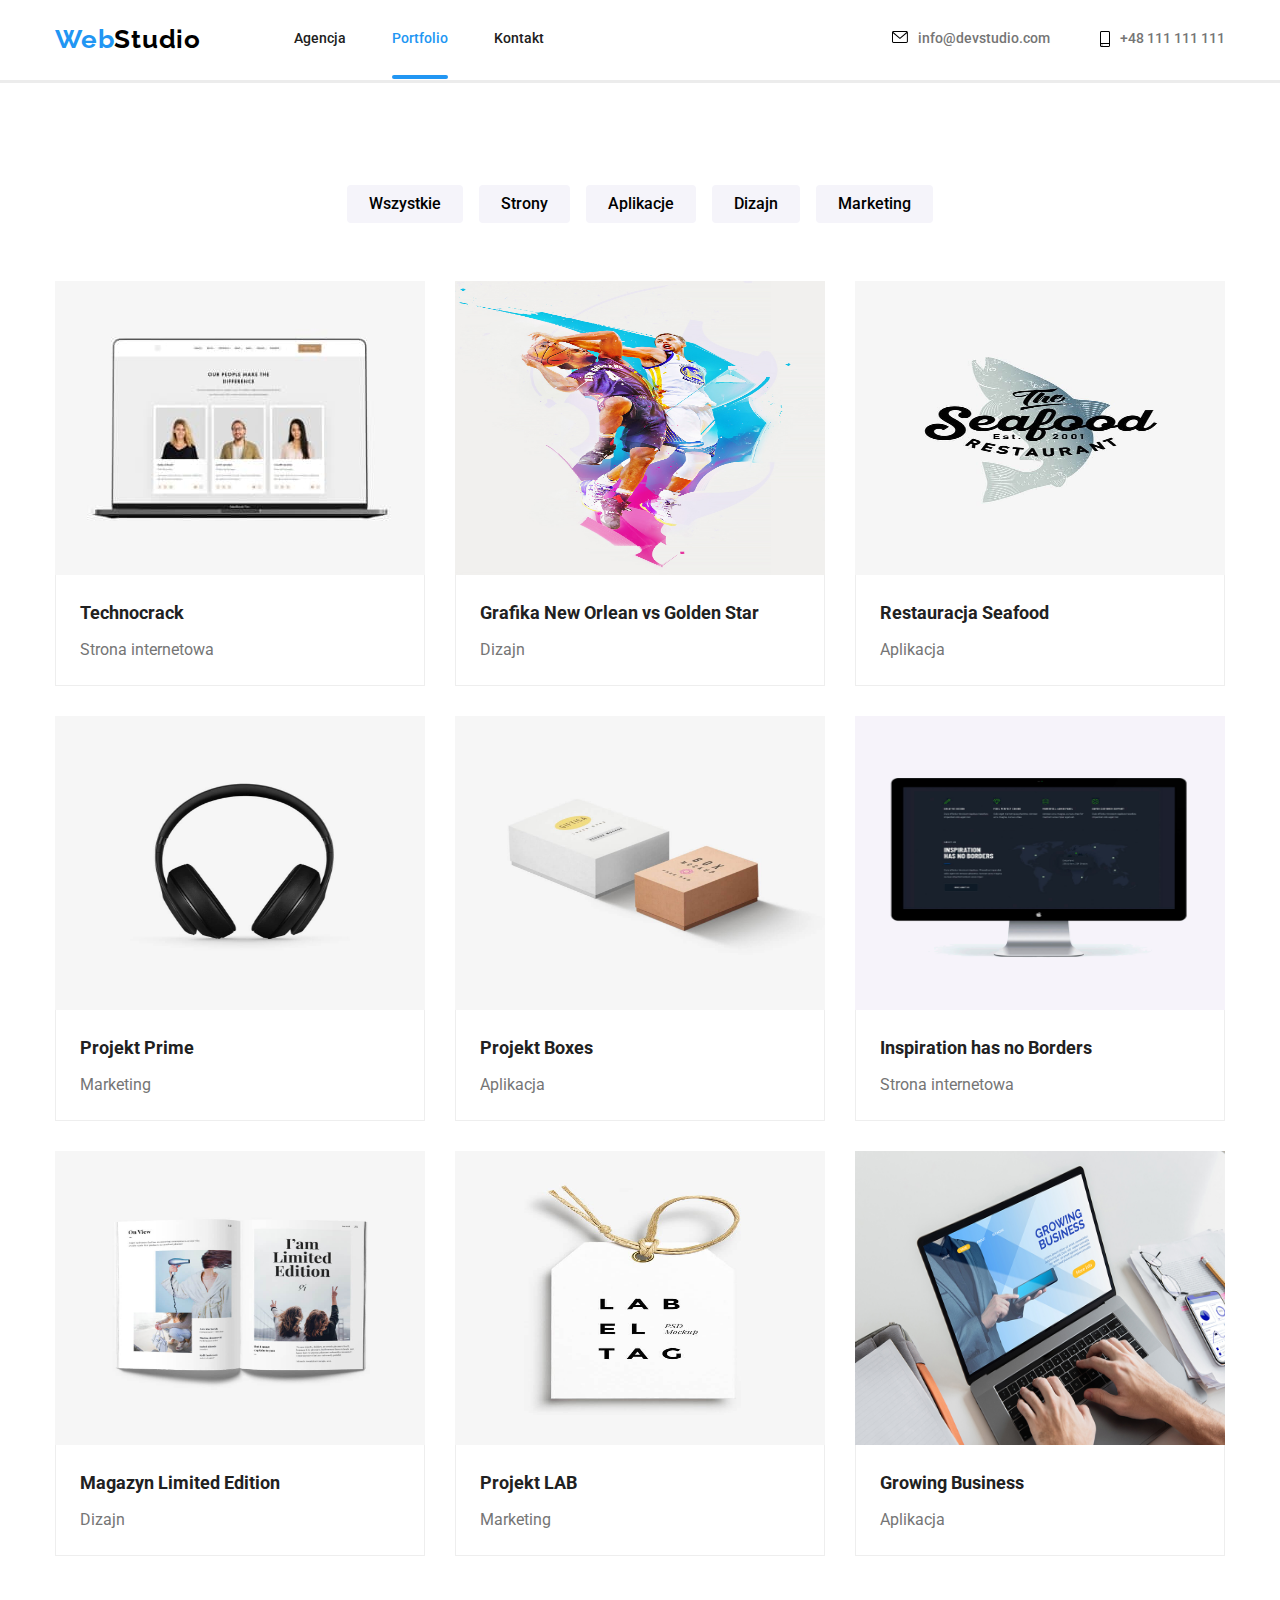
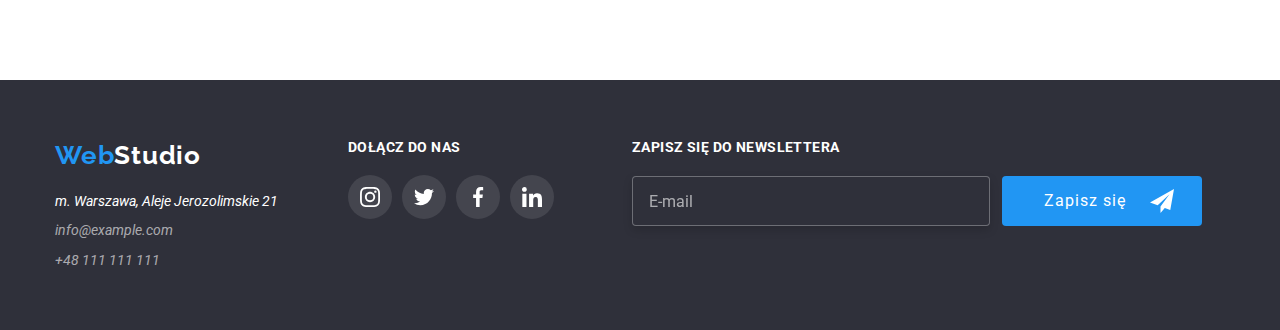
==== portfolio.html @ c911f128 "v0.1" ====
<!DOCTYPE html>
<html lang="pl">
    <head>
        <!--metadane-->
        <meta charset="UTF-8" />
        <meta http-equiv="X-UA-Compatible" content="IE=edge" />
        <meta name="viewport" content="width=device-width, initial-scale=1.0" />
        <title>Portfolio</title>

        <!--Google fonts START-->
        <link rel="preconnect" href="https://fonts.googleapis.com" />
        <link rel="preconnect" href="https://fonts.gstatic.com" crossorigin />
        <link
            href="https://fonts.googleapis.com/css2?family=Raleway:wght@700&family=Roboto:wght@400;500;700;900&display=swap"
            rel="stylesheet"
        />

        <!--google fonts END-->
        <link href="./css/modern-normalize.css" rel="stylesheet" />
        <link href="./css/styles.css" rel="stylesheet" />
    </head>
    <body>
        <header class="header">
            <div class="container flexbox flexbox-header">
                <!--menu-->
                <div class="flexbox flexbox-header">
                    <p class="logo logo-header">
                        <span class="logo-blue">Web</span>Studio
                    </p>
                    <nav>
                        <!--Menu nav-->
                        <ul
                            class="nav-menu-header list-no-marker flexbox flexbox-header"
                        >
                            <li>
                                <a class="active" href="index.html">Agencja</a>
                            </li>
                            <li>
                                <a
                                    class="active current-page"
                                    href="portfolio.html"
                                    >Portfolio</a
                                >
                            </li>
                            <li><a class="active" href="">Kontakt</a></li>
                        </ul>
                    </nav>
                </div>
                <div class="flexbox flexbox-header flexbox-header-contact">
                    <div>
                        <a
                            class="contact active flexbox flexbox-contact"
                            href="mailto:info@devstudio.com"
                            ><svg width="16" height="12">
                                <use
                                    href="./images/icons.svg#icon-envelope"
                                ></use>
                            </svg>
                            info@devstudio.com</a
                        >
                    </div>
                    <div>
                        <a
                            class="contact active flexbox flexbox-contact"
                            href="tel:+48111111111"
                            ><svg width="10" height="16">
                                <use
                                    href="./images/icons.svg#icon-smartphone"
                                ></use>
                            </svg>
                            +48 111 111 111</a
                        >
                    </div>
                </div>
            </div>
        </header>
        <main>
            <section class="section">
                <div class="container flexbox portfolio">
                    <nav class="nav-portfolio-box">
                        <ul class="list-no-marker nav-portfolio">
                            <li>
                                <button
                                    type="button"
                                    class="button button-portfolio button-portfolio-first"
                                >
                                    Wszystkie
                                </button>
                            </li>
                            <li>
                                <button
                                    type="button"
                                    class="button button-portfolio"
                                >
                                    Strony
                                </button>
                            </li>
                            <li>
                                <button
                                    type="button"
                                    class="button button-portfolio"
                                >
                                    Aplikacje
                                </button>
                            </li>
                            <li>
                                <button
                                    type="button"
                                    class="button button-portfolio"
                                >
                                    Dizajn
                                </button>
                            </li>
                            <li>
                                <button
                                    type="button"
                                    class="button button-portfolio button-portfolio-last"
                                >
                                    Marketing
                                </button>
                            </li>
                        </ul>
                    </nav>
                    <!--karty "asziwmentów"-->

                    <!--karta1-->
                    <div class="portfolio-projects flexbox">
                        <figure class="portfolio-projects-items">
                            <div class="img-overaly">
                                <img
                                    src="./images/portfolio1-technocrack.jpg"
                                    alt="Technocrack"
                                    height="294"
                                    width="370"
                                />
                                <div class="overlay flexbox">
                                    <p class="overlay-items">
                                        Technocrack jest popularną platformą
                                        wykorzystywaną do rozpowszechniania
                                        koronawirusa. Firmy wykorzystują tę
                                        platformę do celów szpiegowskich i
                                        ataków na niezabezpieczone serwery
                                        konkurencji
                                    </p>
                                </div>
                            </div>
                            <figcaption class="card-portfolio-description">
                                <h3 class="card-portfolio-header">
                                    Technocrack
                                </h3>
                                <p class="card-content card-portfolio-content">
                                    Strona internetowa
                                </p>
                            </figcaption>
                        </figure>

                        <!--karta2-->
                        <figure class="portfolio-projects-items">
                            <div class="img-overaly">
                                <img
                                    src="./images/portfolio2-grafika-new-orlean-vs-golden-star.jpg"
                                    alt="Grafika new orlean vs golden star"
                                    height="294"
                                    width="370"
                                />
                                <div class="overlay flexbox">
                                    <p class="overlay-items">
                                        Technocrack jest popularną platformą
                                        wykorzystywaną do rozpowszechniania
                                        koronawirusa. Firmy wykorzystują tę
                                        platformę do celów szpiegowskich i
                                        ataków na niezabezpieczone serwery
                                        konkurencji
                                    </p>
                                </div>
                            </div>
                            <figcaption class="card-portfolio-description">
                                <h3 class="card-portfolio-header">
                                    Grafika New Orlean vs Golden Star
                                </h3>
                                <p class="card-content card-portfolio-content">
                                    Dizajn
                                </p>
                            </figcaption>
                        </figure>

                        <!--karta3-->
                        <figure class="portfolio-projects-items">
                            <div class="img-overaly">
                                <img
                                    src="./images/portfolio3-restauracja-seafood.jpg"
                                    alt="Restauracja seafood"
                                    height="294"
                                    width="370"
                                />
                                <div class="overlay flexbox">
                                    <p class="overlay-items">
                                        Technocrack jest popularną platformą
                                        wykorzystywaną do rozpowszechniania
                                        koronawirusa. Firmy wykorzystują tę
                                        platformę do celów szpiegowskich i
                                        ataków na niezabezpieczone serwery
                                        konkurencji
                                    </p>
                                </div>
                            </div>
                            <figcaption class="card-portfolio-description">
                                <h3 class="card-portfolio-header">
                                    Restauracja Seafood
                                </h3>
                                <p class="card-content card-portfolio-content">
                                    Aplikacja
                                </p>
                            </figcaption>
                        </figure>

                        <!--karta4-->
                        <figure class="portfolio-projects-items">
                            <div class="img-overaly">
                                <img
                                    src="./images/portfolio4-projekt-prime.jpg"
                                    alt="Projekt prime"
                                    height="294"
                                    width="370"
                                />
                                <div class="overlay flexbox">
                                    <p class="overlay-items">
                                        Technocrack jest popularną platformą
                                        wykorzystywaną do rozpowszechniania
                                        koronawirusa. Firmy wykorzystują tę
                                        platformę do celów szpiegowskich i
                                        ataków na niezabezpieczone serwery
                                        konkurencji
                                    </p>
                                </div>
                            </div>
                            <figcaption class="card-portfolio-description">
                                <h3 class="card-portfolio-header">
                                    Projekt Prime
                                </h3>
                                <p class="card-content card-portfolio-content">
                                    Marketing
                                </p>
                            </figcaption>
                        </figure>

                        <!--karta5-->
                        <figure class="portfolio-projects-items">
                            <div class="img-overaly">
                                <img
                                    src="./images/portfolio5-projekt-boxes.jpg"
                                    alt="Projekt boxes"
                                    height="294"
                                    width="370"
                                />
                                <div class="overlay flexbox">
                                    <p class="overlay-items">
                                        Technocrack jest popularną platformą
                                        wykorzystywaną do rozpowszechniania
                                        koronawirusa. Firmy wykorzystują tę
                                        platformę do celów szpiegowskich i
                                        ataków na niezabezpieczone serwery
                                        konkurencji
                                    </p>
                                </div>
                            </div>
                            <figcaption class="card-portfolio-description">
                                <h3 class="card-portfolio-header">
                                    Projekt Boxes
                                </h3>
                                <p class="card-content card-portfolio-content">
                                    Aplikacja
                                </p>
                            </figcaption>
                        </figure>

                        <!--karta6-->
                        <figure class="portfolio-projects-items">
                            <div class="img-overaly">
                                <img
                                    src="./images/portfolio6-inspiration-has-no-borders.jpg"
                                    alt="Inspiration has no borders"
                                    height="294"
                                    width="370"
                                />
                                <div class="overlay flexbox">
                                    <p class="overlay-items">
                                        Technocrack jest popularną platformą
                                        wykorzystywaną do rozpowszechniania
                                        koronawirusa. Firmy wykorzystują tę
                                        platformę do celów szpiegowskich i
                                        ataków na niezabezpieczone serwery
                                        konkurencji
                                    </p>
                                </div>
                            </div>
                            <figcaption class="card-portfolio-description">
                                <h3 class="card-portfolio-header">
                                    Inspiration has no Borders
                                </h3>
                                <p class="card-content card-portfolio-content">
                                    Strona internetowa
                                </p>
                            </figcaption>
                        </figure>

                        <!--karta7-->
                        <figure class="portfolio-projects-items">
                            <div class="img-overaly">
                                <img
                                    src="./images/portfolio7-magazyn-limited-edition.jpg"
                                    alt="Magazyn limited edition"
                                    height="294"
                                    width="370"
                                />
                                <div class="overlay flexbox">
                                    <p class="overlay-items">
                                        Technocrack jest popularną platformą
                                        wykorzystywaną do rozpowszechniania
                                        koronawirusa. Firmy wykorzystują tę
                                        platformę do celów szpiegowskich i
                                        ataków na niezabezpieczone serwery
                                        konkurencji
                                    </p>
                                </div>
                            </div>
                            <figcaption class="card-portfolio-description">
                                <h3 class="card-portfolio-header">
                                    Magazyn Limited Edition
                                </h3>
                                <p class="card-content card-portfolio-content">
                                    Dizajn
                                </p>
                            </figcaption>
                        </figure>

                        <!--karta8-->
                        <figure class="portfolio-projects-items">
                            <div class="img-overaly">
                                <img
                                    src="./images/portfolio8-projekt-lab.jpg"
                                    alt="Projekt LAB"
                                    height="294"
                                    width="370"
                                />
                                <div class="overlay flexbox">
                                    <p class="overlay-items">
                                        Technocrack jest popularną platformą
                                        wykorzystywaną do rozpowszechniania
                                        koronawirusa. Firmy wykorzystują tę
                                        platformę do celów szpiegowskich i
                                        ataków na niezabezpieczone serwery
                                        konkurencji
                                    </p>
                                </div>
                            </div>
                            <figcaption class="card-portfolio-description">
                                <h3 class="card-portfolio-header">
                                    Projekt LAB
                                </h3>
                                <p class="card-content card-portfolio-content">
                                    Marketing
                                </p>
                            </figcaption>
                        </figure>

                        <!--karta9-->
                        <figure class="portfolio-projects-items">
                            <div class="img-overaly">
                                <img
                                    src="./images/portfolio9-growing-business.jpg"
                                    alt="Growing business"
                                    height="294"
                                    width="370"
                                />
                                <div class="overlay flexbox">
                                    <p class="overlay-items">
                                        Technocrack jest popularną platformą
                                        wykorzystywaną do rozpowszechniania
                                        koronawirusa. Firmy wykorzystują tę
                                        platformę do celów szpiegowskich i
                                        ataków na niezabezpieczone serwery
                                        konkurencji
                                    </p>
                                </div>
                            </div>
                            <figcaption class="card-portfolio-description">
                                <h3 class="card-portfolio-header">
                                    Growing Business
                                </h3>
                                <p class="card-content card-portfolio-content">
                                    Aplikacja
                                </p>
                            </figcaption>
                        </figure>
                    </div>
                </div>
            </section>
        </main>
        <footer class="footer flexbox bg-dark">
            <!--stopka-->
            <div class="container footer-container flexbox">
                <div class="footer-container_main flexbox">
                    <div>
                        <p class="logo logo-footer">
                            <span class="logo-blue">Web</span>Studio
                        </p>
                        <address class="footer-address">
                            <p class="footer-address-main">
                                m. Warszawa, Aleje Jerozolimskie 21
                            </p>
                            <p class="footer-address-secondary">
                                info@example.com
                            </p>
                            <p class="footer-address-secondary">
                                +48 111 111 111
                            </p>
                        </address>
                    </div>
                    <div>
                        <p class="header-join">dołącz do nas</p>
                        <div class="box-join flexbox">
                            <a href="#" class="join-icon flexbox">
                                <svg width="20px" height="20px">
                                    <use
                                        href="./images/icons.svg#icon-instagram"
                                    ></use>
                                </svg>
                            </a>
                            <a href="#" class="join-icon flexbox">
                                <svg width="20px" height="20px">
                                    <use
                                        href="./images/icons.svg#icon-twitter"
                                    ></use>
                                </svg>
                            </a>
                            <a href="#" class="join-icon flexbox">
                                <svg width="20px" height="20px">
                                    <use
                                        href="./images/icons.svg#icon-facebook"
                                    ></use>
                                </svg>
                            </a>
                            <a href="#" class="join-icon flexbox">
                                <svg width="20px" height="20px">
                                    <use
                                        href="./images/icons.svg#icon-linkedin"
                                    ></use>
                                </svg>
                            </a>
                        </div>
                    </div>
                </div>
                <div class="newsletter-box flexbox flexbox-column">
                    <h3 class="newsletter_header">Zapisz się do newslettera</h3>
                    <div class="newsletter-wrapper flexbox">
                        <form>
                            <label>
                                <input
                                    type="email"
                                    name="newsletter-email"
                                    placeholder="E-mail"
                                    class="newsletter_input"
                                />
                            </label>
                        </form>
                        <button
                            type="submit"
                            class="button button_newsletter flexbox"
                        >
                            Zapisz się
                            <svg width="24px" height="24px">
                                <use href="./images/icons.svg#icon-send"></use>
                            </svg>
                        </button>
                    </div>
                </div>
            </div>
        </footer>
    </body>
</html>
---- css/styles.css ----
:root {
    --primary-color: #212121;
    --main-blue: #2196f3;
    --overlay-blue: #2196f3e5;
    --button-color: #f5f4fa;
    --main-black: #000000;
    --main-white: #ffffff;
    --main-grey: #757575;
    --bg-dark: #2f303a;
    --bg-hero: #2f303a66;
    --white-grey: #ffffff99;
    --header-gray: #ececec;
    --card-border: #eeeeee;
    --icon-unactive: #afb1b8;
    --icon-footer-unactive: #ffffff1a;
    --what-we-do-description: #2f303acc;
    --form-border-unactive: #21212133;
    --coments-placeholder: #75757580;
    --newsletter-input-border: #ffffff4d;
}

/*reset*/
.header,
.footer,
.section,
h1,
h2,
h3,
ul,
p {
    margin: 0;
}

* {
    padding: 0;
}

/**/
body {
    font-family: 'Roboto', sans-serif;
    color: var(--primary-color);
    list-style-type: none;
}

.active:visited,
.contact:visited,
.active,
.contact {
    text-decoration: none;
    color: inherit;
}

.active:link,
.contact:link {
    text-decoration: none;
}

.active {
    transition-property: color, fill;
    transition-duration: 250ms;
    transition-timing-function: cubic-bezier(0.4, 0, 0.2, 1);
}

.active:hover,
.active:focus {
    color: var(--main-blue);
    fill: var(--main-blue);
}

.nav-menu-header .current-page {
    color: var(--main-blue);
}

.list-no-marker {
    list-style: none;
}

.container {
    width: 1200px;
    margin: 0 auto;
    padding: 0 15px;
}

.section {
    padding: 94px 0;
}

.section-our-strengths {
    padding-bottom: 0px;
}

/*flexbox*/
.flexbox {
    display: flex;
}

.portfolio,
.flexbox-column {
    flex-direction: column;
    align-items: center;
}

.portfolio-projects {
    flex-wrap: wrap;
}

.portfolio-projects-items {
    margin: 0px 30px 30px 0;
    display: flex;
    flex-direction: column;
    transition-property: box-shadow;
    transition-duration: 250ms;
    transition-timing-function: cubic-bezier(0.4, 0, 0.2, 1);
}

.portfolio-projects-items:nth-of-type(3n) {
    margin-right: 0px;
}

.img-overaly {
    position: relative;
    overflow: hidden;
    width: 370px;
    height: 294px;
}

.portfolio-projects-items:hover .overlay {
    transform: translateY(0);
    transition: transform 250ms cubic-bezier(0.4, 0, 0.2, 1);
}

.overlay {
    position: absolute;
    top: 0;
    left: 0;
    width: 100%;
    height: 100%;
    transform: translateY(101%);
    background-color: var(--overlay-blue);
    padding: 49px 45px 49px 24px;
    align-items: center;
}

.overlay-items {
    width: 301px;
    font-size: 18px;
    line-height: 28px;
    letter-spacing: 0.03em;
    text-align: left;
    color: var(--main-white);
}

.flexbox-header {
    justify-content: space-between;
    align-items: center;
}

.nav-menu-header {
    gap: 0 46px;
    padding: 0;
}

.flexbox-header-contact {
    gap: 0 50px;
}

.nav-portfolio {
    display: flex;
    margin: 0 0 34px 0;
}

.flexbox-contact {
    gap: 0 10px;
}

/*Buttons*/
.button {
    cursor: pointer;
    font-family: inherit;
    background: var(--button-color);
    text-align: center;
    font-size: 16px;
    transition-property: background-color, color, box-shadow;
    transition-duration: 250ms;
    transition-timing-function: cubic-bezier(0.4, 0, 0.2, 1);
}

.button:hover {
    color: var(--main-white);
    background-color: var(--main-blue);
}

.button-main {
    font-weight: 700;
    line-height: 1.88;
    width: 200px;
    height: 50px;
    border: none;
    border-radius: 4px;
}

.button-portfolio {
    font-weight: 500;
    line-height: 1.62;
    padding: 6px 22px;
    margin: 8px;
    border: none;
    border-radius: 4px;
}

.button-portfolio-first {
    margin-left: 0px;
}
.button-portfolio-last {
    margin-right: 0px;
}

/* logo*/
.logo {
    font-family: 'Raleway', sans-serif;
    font-weight: 700;
    font-size: 26px;
    line-height: 1.19;
    letter-spacing: 0.03em;
}

.logo-header {
    color: var(--main-black);
}

.logo-footer {
    color: var(--main-white);
}

.logo-blue {
    color: var(--main-blue);
}

/*header*/
.header {
    border-bottom: solid var(--header-gray);
    padding-top: 24px;
    padding-bottom: 25px;
}

.nav-menu-header,
.contact {
    font-weight: 500;
    font-size: 14px;
    line-height: 1.14;
}

.nav-menu-header {
    color: var(--primary-color);
}

.contact {
    color: var(--main-grey);
}

.logo-header {
    margin-right: 93px;
}

.current-page {
    position: relative;
}

.current-page::after {
    content: '';
    display: flex;
    justify-content: center;
    position: absolute;
    top: 45px;
    width: 100%;
    height: 4px;
    border-radius: 2px;
    background-color: var(--main-blue);
}

/*backgrouns*/
.bg-dark {
    background-color: var(--bg-dark);
}

.bg-hero {
    background-color: var(--bg-dark);
    background-image: linear-gradient(var(--bg-hero), var(--bg-hero)),
        url(../images/hero-section-bg.jpg);
    background-position: center;
    background-repeat: no-repeat;
}

.bg-grey {
    background-color: var(--button-color);
}

/*footer*/
.footer {
    padding: 60px 0;
}

.footer-address {
    font-size: 14px;
    line-height: 1.46;
}

.footer-address-main {
    color: var(--main-white);
}

.footer-address-secondary {
    color: var(--white-grey);
}

.logo-footer {
    margin-bottom: 20px;
}

.footer-address-secondary {
    margin-top: 9px;
}

.newsletter-box {
    gap: 20px;
    align-items: flex-start;
}

.newsletter_header {
    font-weight: 700;
    font-size: 14px;
    line-height: 1.14;
    letter-spacing: 0.03em;
    text-transform: uppercase;
    color: var(--main-white);
}

.newsletter-wrapper {
    gap: 12px;
}

.newsletter_input {
    width: 358px;
    height: 50px;
    border: 1px solid var(--newsletter-input-border);
    filter: drop-shadow(0px 4px 4px rgba(0, 0, 0, 0.15));
    border-radius: 4px;
    outline: none;
    background-color: var(--bg-dark);
    padding: 0 16px;
    color: var(--main-white);
}

.newsletter_input::placeholder {
    font-size: 16px;
    line-height: 1.25;
    color: var(--white-grey);
}

.button_newsletter {
    width: 200px;
    height: 50px;
    font-size: 16px;
    line-height: 1.88;
    letter-spacing: 0.06em;
    color: var(--main-white);
    background: var(--main-blue);
    border: none;
    border-radius: 4px;
    align-items: center;
    gap: 24px;
    padding: 0 28px 0 42px;
    transition-property: box-shadow;
    transition-duration: 250ms;
    transition-timing-function: cubic-bezier(0.4, 0, 0.2, 1);
}

.button_newsletter:hover,
.button_newsletter:focus {
    box-shadow: 0px 4px 4px rgba(0, 0, 0, 0.15);
}

/*Index main*/

.hero-section {
    padding: 200px 0;
}
.section-header {
    text-align: center;
    font-weight: 700;
    font-size: 36px;
    line-height: 1.17;
}

.header-main {
    color: var(--main-white);
    font-weight: 900;
    font-size: 44px;
    text-transform: uppercase;
    max-width: 696px;
    margin-bottom: 30px;
}

.section-our-strengths {
    font-size: 14px;
}

.section-our-strengths ul {
    gap: 0 30px;
}

.section-our-strengths-items {
    max-width: 270px;
}

.section-our-strengths-header {
    font-weight: 700;
    line-height: 1.14;
    margin: 30px 0 10px;
}

.section-our-strengths-content {
    color: var(--main-grey);
    line-height: 1.71;
}

.section-what-we-do-header,
.section-our-team-header,
.section-our-clients {
    margin-bottom: 50px;
}
.section-what-we-do-items {
    margin: 0 30px 0 0;
    position: relative;
}

.section-what-we-do-items-description {
    position: absolute;
    bottom: 0;
    width: 100%;
    height: 70px;
    font-weight: 700;
    font-size: 14px;
    line-height: 1.14;
    letter-spacing: 0.03em;
    text-transform: uppercase;
    justify-content: center;
    align-items: center;
    color: var(--main-white);
    background-color: var(--what-we-do-description);
}

.section-our-team {
    padding: 0;
}
.section-our-team-items {
    margin: 0 30px 0 0;
    box-shadow: 0px 2px 1px 0px #00000033;
    box-shadow: 0px 1px 1px 0px #00000024;
    box-shadow: 0px 1px 3px 0px #0000001f;
}

.card {
    font-size: 16px;
    line-height: 1.19;
    display: inline-block;
    background-color: var(--main-white);
    border-radius: 0px 0px 4px 4px;
}

.card-description {
    margin: 30px auto;
}

.card-header {
    font-weight: 500;
    margin-bottom: 10px;
}

.card-content {
    color: var(--main-grey);
}

.section-our-clients-items {
    gap: 30px;
}

/*portfolio*/
.card-portfolio-header {
    font-weight: 700;
    font-size: 18px;
    line-height: 2;
    margin-bottom: 4px;
}

.card-portfolio-content {
    font-size: 16px;
    line-height: 1.88;
}

.card-portfolio-description {
    padding: 20px 24px;
    border-color: var(--card-border);
    border-style: none solid solid;
    border-width: 1px;
}

.nav-portfolio {
    margin: 0;
    padding: 0;
}

.nav-portfolio-box {
    margin-bottom: 50px;
}

.portfolio-projects-items:hover {
    box-shadow: 1px 4px 6px 0px #00000029;
    box-shadow: 0px 4px 4px 0px #0000000f;
    box-shadow: 0px 1px 1px 0px #0000001f;
}

.button-portfolio:hover,
.button-portfolio:focus {
    box-shadow: 0px 2px 2px 0px #0000001f;
    box-shadow: 0px 1px 2px 0px #00000014;
    box-shadow: 0px 3px 1px 0px #0000001a;
}
/*other*/
.item-last {
    margin-right: 0;
}

/*icons*/
.section-our-strengths-icons {
    background: var(--button-color);
    border-radius: 4px;
    width: 270px;
    height: 120px;
    align-items: center;
    justify-content: center;
}

.contact-icon {
    margin-right: 10px;
}

.section-our-clients-icons {
    border: solid 1px var(--icon-unactive);
    border-radius: 4px;
    fill: var(--icon-unactive);
    width: 170px;
    height: 92px;
    align-items: center;
    justify-content: center;
    transition-property: fill;
    transition-duration: 250ms;
    transition-timing-function: cubic-bezier(0.4, 0, 0.2, 1);
}

.section-our-clients-icons:hover,
.section-our-clients-icons:focus {
    fill: var(--main-blue);
    border: 1px solid var(--main-blue);
    cursor: pointer;
}

.section-our-team-icons-box {
    width: 206px;
    justify-content: space-between;
    margin-top: 16px;
}
.section-our-team-icons {
    width: 44px;
    height: 44px;
    align-items: center;
    justify-content: center;
    border-radius: 50%;
    fill: var(--icon-unactive);
    transition-property: fill, background-color;
    transition-duration: 250ms;
    transition-timing-function: cubic-bezier(0.4, 0, 0.2, 1);
}

.section-our-team-icons:hover,
.section-our-team-icons:focus {
    background-color: var(--main-blue);
    fill: var(--main-white);
    cursor: pointer;
}

/*icons footer*/
.header-join {
    font-weight: 700;
    font-size: 14px;
    line-height: 1.1;
    letter-spacing: 0.03em;
    text-transform: uppercase;
    color: var(--main-white);
    margin-bottom: 20px;
}
.box-join {
    width: 206px;
    justify-content: space-between;
}
.join-icon {
    width: 44px;
    height: 44px;
    border-radius: 50%;
    background-color: var(--icon-footer-unactive);
    align-items: center;
    justify-content: center;
    fill: var(--main-white);
    transition-property: background-color;
    transition-duration: 250ms;
    transition-timing-function: cubic-bezier(0.4, 0, 0.2, 1);
}
.join-icon:hover,
.join-icon:focus {
    background-color: var(--main-blue);
    cursor: pointer;
}

.footer-container {
    gap: 78px;
}

.footer-container_main {
    gap: 70px;
}

/*modal*/
.backdrop {
    position: fixed;
    top: 0;
    left: 0;
    bottom: 0;
    right: 0;
    z-index: 1;
    background-color: rgba(0, 0, 0, 0.2);
    transition: visibility 250ms cubic-bezier(0.4, 0, 0.2, 1),
        opacity 250ms cubic-bezier(0.4, 0, 0.2, 1);
}

.modal {
    position: relative;
    max-width: 528px;
    box-shadow: 0px 1px 3px rgba(0, 0, 0, 0.12), 0px 1px 1px rgba(0, 0, 0, 0.14),
        0px 2px 1px rgba(0, 0, 0, 0.2);
    border-radius: 4px;
    background-color: var(--main-white);
    margin: auto;
    padding: 40px;
}

.is-hidden {
    pointer-events: none;
    visibility: hidden;
    opacity: 0;
}

.modal-button {
    width: 30px;
    height: 30px;
    border: 1px solid rgba(0, 0, 0, 0.1);
    border-radius: 50%;
    background-color: transparent;
    align-items: center;
    justify-content: center;
    outline: none;
    cursor: pointer;
    position: absolute;
    top: 8px;
    right: 8px;
}

.form-header {
    text-align: center;
    font-weight: 700;
    font-size: 20px;
    line-height: 1.17;
    margin-bottom: 12px;
}

.form {
    font-size: 12px;
    line-height: 1.17;
    color: var(--main-grey);
    display: flex;
    flex-direction: column;
    gap: 10px 0;
    margin-bottom: 20px;
}

.form-item {
    display: flex;
    flex-direction: column;
    gap: 4px 0;
}

.form-item_input {
    width: 100%;
    height: 40px;
    border: 1px solid var(--form-border-unactive);
    border-radius: 4px;
    padding: 0 12px 0 42px;
    outline: none;
    transition-property: fill, border-color;
    transition-duration: 250ms;
    transition-timing-function: cubic-bezier(0.4, 0, 0.2, 1);
}

.form-item_coments {
    height: 120px;
    resize: none;
    border: 1px solid var(--form-border-unactive);
    border-radius: 4px;
    padding: 12px 16px;
    outline: none;
    transition-property: border-color;
    transition-duration: 250ms;
    transition-timing-function: cubic-bezier(0.4, 0, 0.2, 1);
}

.form-item_coments::placeholder {
    color: var(--coments-placeholder);
}

.form-item_input:focus,
.form-item_coments:focus {
    border-color: var(--main-blue);
}

.form-item_input:focus + .form-item_icon {
    fill: var(--main-blue);
}

.form-box {
    position: relative;
    width: 100%;
}

.form-item_icon {
    position: absolute;
    top: 50%;
    transform: translateY(-50%);
    left: 12px;
    transition-property: fill;
    transition-duration: 250ms;
    transition-timing-function: cubic-bezier(0.4, 0, 0.2, 1);
}

.form_checkbox {
    margin-bottom: 30px;
    font-size: 14px;
    line-height: 1.71;
    letter-spacing: 0.03em;
    justify-content: center;
    gap: 7px;
}

.checkbox-wrapper {
    gap: 7px;
    position: relative;
    user-select: none;
}

.checkbox {
    position: absolute;
    opacity: 0;
    cursor: pointer;
    z-index: 1;
    width: 16px;
    height: 15px;
}

.checkmark-checked {
    position: absolute;
    bottom: 0;
    left: 0;
    display: none;
}

.checkbox:checked ~ .checkmark-checked {
    display: block;
}

.checkbox-link,
.checkbox-link:visited {
    color: var(--main-blue);
}

.button_form {
    width: 200px;
    height: 50px;
    color: var(--main-white);
    background-color: var(--main-blue);
    justify-content: center;
    align-items: center;
    border-radius: 4px;
    border: none;
    line-height: 1.875;
    margin: auto;
    transition-property: box-shadow;
    transition-duration: 250ms;
    transition-timing-function: cubic-bezier(0.4, 0, 0.2, 1);
}

.button_form:hover {
    box-shadow: 0px 4px 4px rgba(0, 0, 0, 0.15);
}
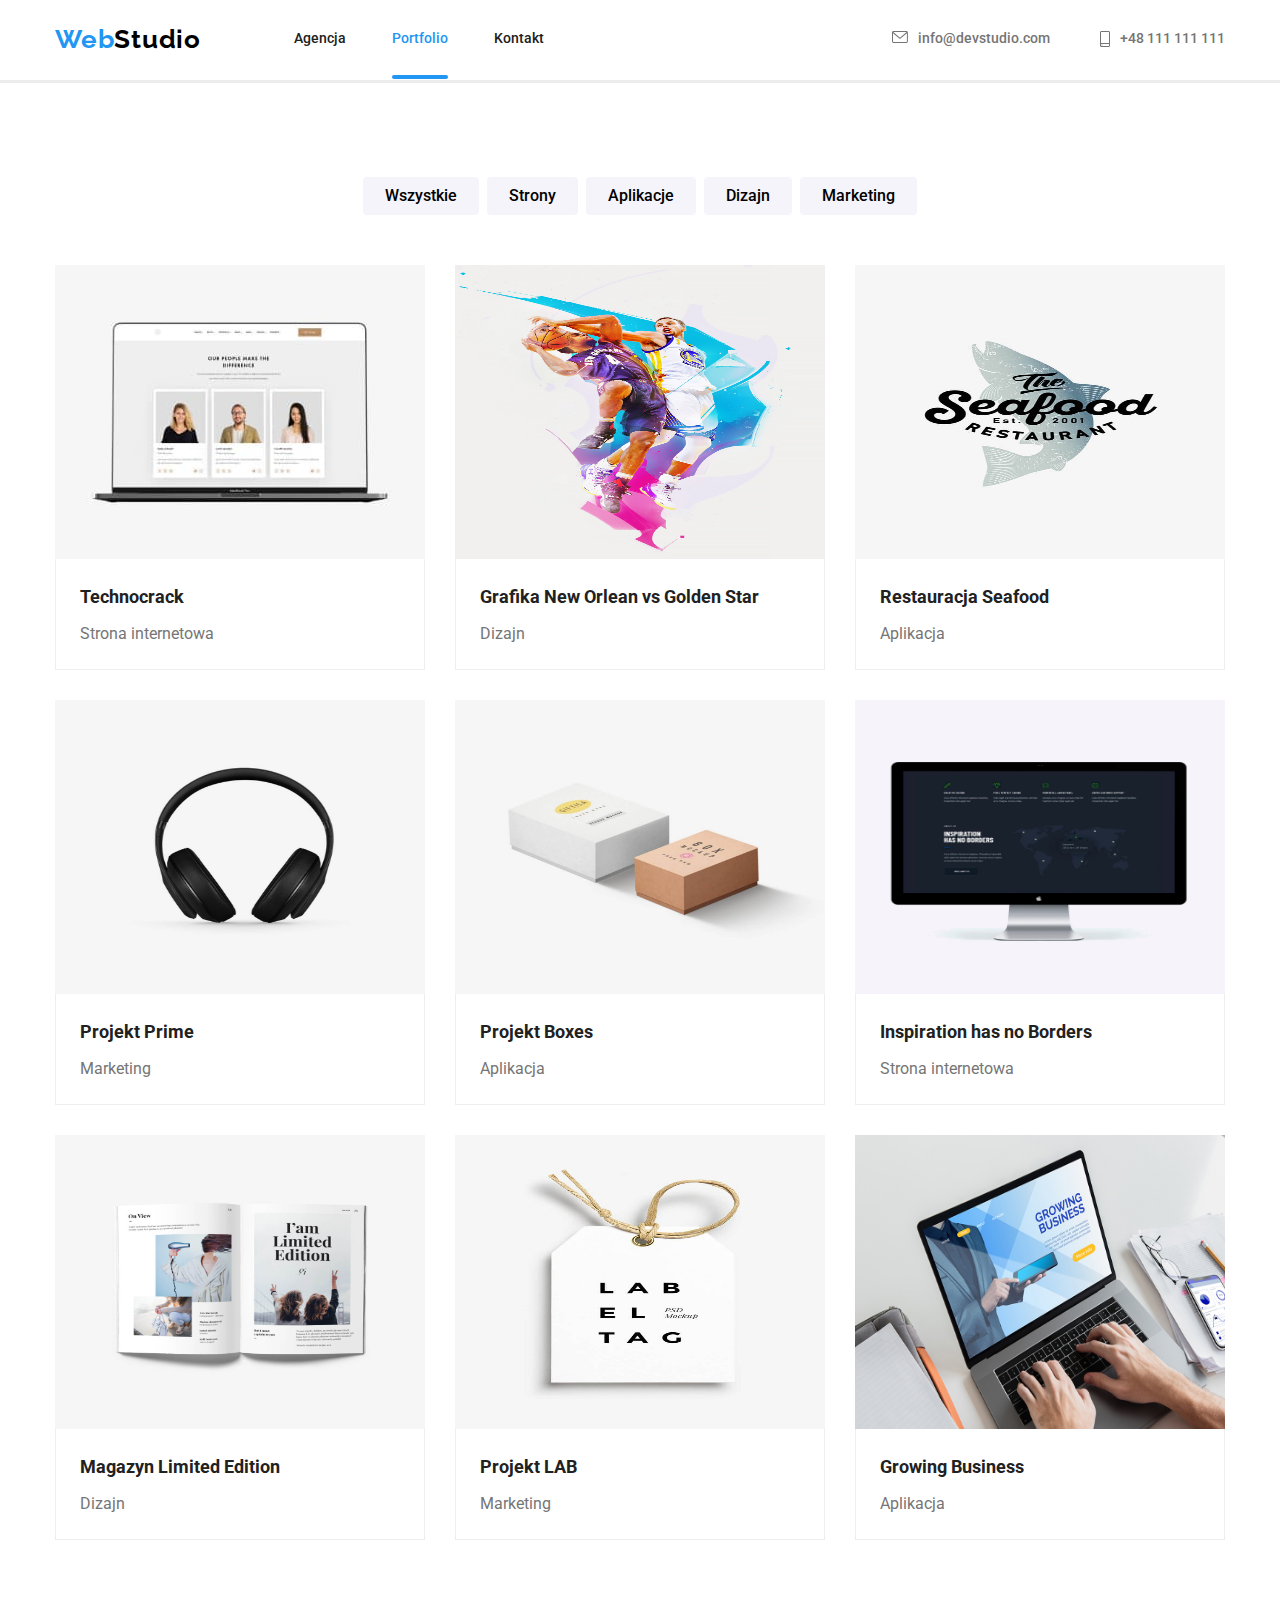
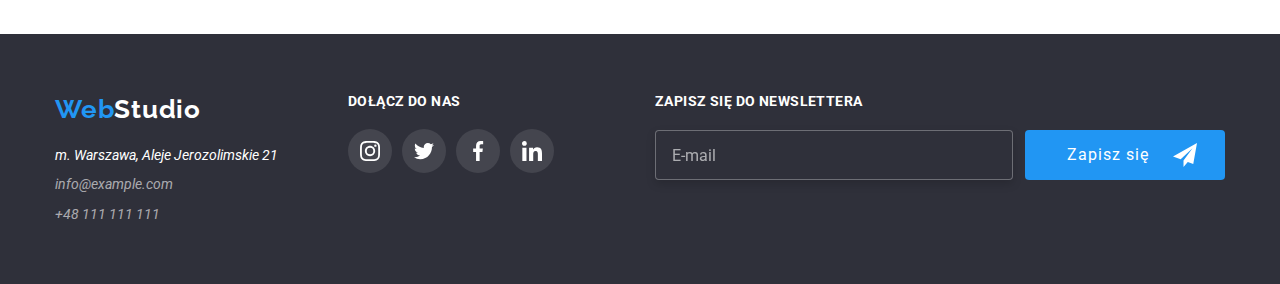
==== commit 5e5501f4: "v1.0" ====
--- a/portfolio.html
+++ b/portfolio.html
@@ -18,71 +18,67 @@
         <!--google fonts END-->
         <link href="./css/modern-normalize.css" rel="stylesheet" />
         <link href="./css/styles.css" rel="stylesheet" />
+        <link href="./css/main.min.css" rel="stylesheet" />
     </head>
     <body>
-        <header class="header">
-            <div class="container flexbox flexbox-header">
+        <header class="page-header">
+            <div class="container page-header__wrapper">
                 <!--menu-->
-                <div class="flexbox flexbox-header">
-                    <p class="logo logo-header">
-                        <span class="logo-blue">Web</span>Studio
-                    </p>
-                    <nav>
-                        <!--Menu nav-->
-                        <ul
-                            class="nav-menu-header list-no-marker flexbox flexbox-header"
-                        >
-                            <li>
-                                <a class="active" href="index.html">Agencja</a>
-                            </li>
-                            <li>
-                                <a
-                                    class="active current-page"
-                                    href="portfolio.html"
-                                    >Portfolio</a
-                                >
-                            </li>
-                            <li><a class="active" href="">Kontakt</a></li>
-                        </ul>
-                    </nav>
-                </div>
-                <div class="flexbox flexbox-header flexbox-header-contact">
-                    <div>
-                        <a
-                            class="contact active flexbox flexbox-contact"
-                            href="mailto:info@devstudio.com"
-                            ><svg width="16" height="12">
-                                <use
-                                    href="./images/icons.svg#icon-envelope"
-                                ></use>
-                            </svg>
-                            info@devstudio.com</a
-                        >
-                    </div>
-                    <div>
-                        <a
-                            class="contact active flexbox flexbox-contact"
-                            href="tel:+48111111111"
-                            ><svg width="10" height="16">
-                                <use
-                                    href="./images/icons.svg#icon-smartphone"
-                                ></use>
-                            </svg>
-                            +48 111 111 111</a
-                        >
-                    </div>
+                <p class="logo page-header__logo">
+                    Web
+                    <span class="logo__header">Studio</span>
+                </p>
+                <nav>
+                    <!--Menu nav-->
+                    <ul class="page-header__nav">
+                        <li>
+                            <a class="page-header__nav-item" href="index.html"
+                                >Agencja</a
+                            >
+                        </li>
+                        <li>
+                            <a
+                                class="page-header__nav-item current-page"
+                                href="portfolio.html"
+                                >Portfolio</a
+                            >
+                        </li>
+                        <li>
+                            <a class="page-header__nav-item" href="">Kontakt</a>
+                        </li>
+                    </ul>
+                </nav>
+                <div class="page-header__contacts">
+                    <a
+                        class="page-header__contacts-item"
+                        href="mailto:info@devstudio.com"
+                        ><svg width="16" height="12">
+                            <use href="./images/icons.svg#icon-envelope"></use>
+                        </svg>
+                        info@devstudio.com</a
+                    >
+                    <a
+                        class="page-header__contacts-item"
+                        href="tel:+48111111111"
+                        ><svg width="10" height="16">
+                            <use
+                                href="./images/icons.svg#icon-smartphone"
+                            ></use>
+                        </svg>
+                        +48 111 111 111</a
+                    >
                 </div>
             </div>
         </header>
         <main>
             <section class="section">
-                <div class="container flexbox portfolio">
-                    <nav class="nav-portfolio-box">
-                        <ul class="list-no-marker nav-portfolio">
+                <div class="container portfolio">
+                    <nav>
+                        <ul class="portfolio__nav">
                             <li>
                                 <button
                                     type="button"
-                                    class="button button-portfolio button-portfolio-first"
+                                    class="button button--portfolio button-portfolio-first"
                                 >
                                     Wszystkie
                                 </button>
@@ -90,7 +86,7 @@
                             <li>
                                 <button
                                     type="button"
-                                    class="button button-portfolio"
+                                    class="button button--portfolio"
                                 >
                                     Strony
                                 </button>
@@ -98,7 +94,7 @@
                             <li>
                                 <button
                                     type="button"
-                                    class="button button-portfolio"
+                                    class="button button--portfolio"
                                 >
                                     Aplikacje
                                 </button>
@@ -106,7 +102,7 @@
                             <li>
                                 <button
                                     type="button"
-                                    class="button button-portfolio"
+                                    class="button button--portfolio"
                                 >
                                     Dizajn
                                 </button>
@@ -114,7 +110,7 @@
                             <li>
                                 <button
                                     type="button"
-                                    class="button button-portfolio button-portfolio-last"
+                                    class="button button--portfolio"
                                 >
                                     Marketing
                                 </button>
@@ -124,357 +120,342 @@
                     <!--karty "asziwmentów"-->
 
                     <!--karta1-->
-                    <div class="portfolio-projects flexbox">
-                        <figure class="portfolio-projects-items">
-                            <div class="img-overaly">
+                    <div class="portfolio__projects">
+                        <figure class="portfolio__projects-item">
+                            <div class="portfolio__overaly">
                                 <img
                                     src="./images/portfolio1-technocrack.jpg"
                                     alt="Technocrack"
                                     height="294"
                                     width="370"
                                 />
-                                <div class="overlay flexbox">
-                                    <p class="overlay-items">
-                                        Technocrack jest popularną platformą
-                                        wykorzystywaną do rozpowszechniania
-                                        koronawirusa. Firmy wykorzystują tę
-                                        platformę do celów szpiegowskich i
-                                        ataków na niezabezpieczone serwery
-                                        konkurencji
-                                    </p>
-                                </div>
-                            </div>
-                            <figcaption class="card-portfolio-description">
-                                <h3 class="card-portfolio-header">
+                                <div class="portfolio__overaly-item">
+                                    <p class="portfolio__overaly-description">
+                                        Technocrack jest popularną platformą
+                                        wykorzystywaną do rozpowszechniania
+                                        koronawirusa. Firmy wykorzystują tę
+                                        platformę do celów szpiegowskich i
+                                        ataków na niezabezpieczone serwery
+                                        konkurencji
+                                    </p>
+                                </div>
+                            </div>
+                            <figcaption class="portfolio__card-description">
+                                <h3 class="portfolio__card-header">
                                     Technocrack
                                 </h3>
-                                <p class="card-content card-portfolio-content">
+                                <p class="portfolio__card-content">
                                     Strona internetowa
                                 </p>
                             </figcaption>
                         </figure>
 
                         <!--karta2-->
-                        <figure class="portfolio-projects-items">
-                            <div class="img-overaly">
+                        <figure class="portfolio__projects-item">
+                            <div class="portfolio__overaly">
                                 <img
                                     src="./images/portfolio2-grafika-new-orlean-vs-golden-star.jpg"
                                     alt="Grafika new orlean vs golden star"
                                     height="294"
                                     width="370"
                                 />
-                                <div class="overlay flexbox">
-                                    <p class="overlay-items">
-                                        Technocrack jest popularną platformą
-                                        wykorzystywaną do rozpowszechniania
-                                        koronawirusa. Firmy wykorzystują tę
-                                        platformę do celów szpiegowskich i
-                                        ataków na niezabezpieczone serwery
-                                        konkurencji
-                                    </p>
-                                </div>
-                            </div>
-                            <figcaption class="card-portfolio-description">
-                                <h3 class="card-portfolio-header">
+                                <div class="portfolio__overaly-item">
+                                    <p class="portfolio__overaly-description">
+                                        Technocrack jest popularną platformą
+                                        wykorzystywaną do rozpowszechniania
+                                        koronawirusa. Firmy wykorzystują tę
+                                        platformę do celów szpiegowskich i
+                                        ataków na niezabezpieczone serwery
+                                        konkurencji
+                                    </p>
+                                </div>
+                            </div>
+                            <figcaption class="portfolio__card-description">
+                                <h3 class="portfolio__card-header">
                                     Grafika New Orlean vs Golden Star
                                 </h3>
-                                <p class="card-content card-portfolio-content">
-                                    Dizajn
-                                </p>
+                                <p class="portfolio__card-content">Dizajn</p>
                             </figcaption>
                         </figure>
 
                         <!--karta3-->
-                        <figure class="portfolio-projects-items">
-                            <div class="img-overaly">
+                        <figure class="portfolio__projects-item">
+                            <div class="portfolio__overaly">
                                 <img
                                     src="./images/portfolio3-restauracja-seafood.jpg"
                                     alt="Restauracja seafood"
                                     height="294"
                                     width="370"
                                 />
-                                <div class="overlay flexbox">
-                                    <p class="overlay-items">
-                                        Technocrack jest popularną platformą
-                                        wykorzystywaną do rozpowszechniania
-                                        koronawirusa. Firmy wykorzystują tę
-                                        platformę do celów szpiegowskich i
-                                        ataków na niezabezpieczone serwery
-                                        konkurencji
-                                    </p>
-                                </div>
-                            </div>
-                            <figcaption class="card-portfolio-description">
-                                <h3 class="card-portfolio-header">
+                                <div class="portfolio__overaly-item">
+                                    <p class="portfolio__overaly-description">
+                                        Technocrack jest popularną platformą
+                                        wykorzystywaną do rozpowszechniania
+                                        koronawirusa. Firmy wykorzystują tę
+                                        platformę do celów szpiegowskich i
+                                        ataków na niezabezpieczone serwery
+                                        konkurencji
+                                    </p>
+                                </div>
+                            </div>
+                            <figcaption class="portfolio__card-description">
+                                <h3 class="portfolio__card-header">
                                     Restauracja Seafood
                                 </h3>
-                                <p class="card-content card-portfolio-content">
-                                    Aplikacja
-                                </p>
+                                <p class="portfolio__card-content">Aplikacja</p>
                             </figcaption>
                         </figure>
 
                         <!--karta4-->
-                        <figure class="portfolio-projects-items">
-                            <div class="img-overaly">
+                        <figure class="portfolio__projects-item">
+                            <div class="portfolio__overaly">
                                 <img
                                     src="./images/portfolio4-projekt-prime.jpg"
                                     alt="Projekt prime"
                                     height="294"
                                     width="370"
                                 />
-                                <div class="overlay flexbox">
-                                    <p class="overlay-items">
-                                        Technocrack jest popularną platformą
-                                        wykorzystywaną do rozpowszechniania
-                                        koronawirusa. Firmy wykorzystują tę
-                                        platformę do celów szpiegowskich i
-                                        ataków na niezabezpieczone serwery
-                                        konkurencji
-                                    </p>
-                                </div>
-                            </div>
-                            <figcaption class="card-portfolio-description">
-                                <h3 class="card-portfolio-header">
+                                <div class="portfolio__overaly-item">
+                                    <p class="portfolio__overaly-description">
+                                        Technocrack jest popularną platformą
+                                        wykorzystywaną do rozpowszechniania
+                                        koronawirusa. Firmy wykorzystują tę
+                                        platformę do celów szpiegowskich i
+                                        ataków na niezabezpieczone serwery
+                                        konkurencji
+                                    </p>
+                                </div>
+                            </div>
+                            <figcaption class="portfolio__card-description">
+                                <h3 class="portfolio__card-header">
                                     Projekt Prime
                                 </h3>
-                                <p class="card-content card-portfolio-content">
-                                    Marketing
-                                </p>
+                                <p class="portfolio__card-content">Marketing</p>
                             </figcaption>
                         </figure>
 
                         <!--karta5-->
-                        <figure class="portfolio-projects-items">
-                            <div class="img-overaly">
+                        <figure class="portfolio__projects-item">
+                            <div class="portfolio__overaly">
                                 <img
                                     src="./images/portfolio5-projekt-boxes.jpg"
                                     alt="Projekt boxes"
                                     height="294"
                                     width="370"
                                 />
-                                <div class="overlay flexbox">
-                                    <p class="overlay-items">
-                                        Technocrack jest popularną platformą
-                                        wykorzystywaną do rozpowszechniania
-                                        koronawirusa. Firmy wykorzystują tę
-                                        platformę do celów szpiegowskich i
-                                        ataków na niezabezpieczone serwery
-                                        konkurencji
-                                    </p>
-                                </div>
-                            </div>
-                            <figcaption class="card-portfolio-description">
-                                <h3 class="card-portfolio-header">
+                                <div class="portfolio__overaly-item">
+                                    <p class="portfolio__overaly-description">
+                                        Technocrack jest popularną platformą
+                                        wykorzystywaną do rozpowszechniania
+                                        koronawirusa. Firmy wykorzystują tę
+                                        platformę do celów szpiegowskich i
+                                        ataków na niezabezpieczone serwery
+                                        konkurencji
+                                    </p>
+                                </div>
+                            </div>
+                            <figcaption class="portfolio__card-description">
+                                <h3 class="portfolio__card-header">
                                     Projekt Boxes
                                 </h3>
-                                <p class="card-content card-portfolio-content">
-                                    Aplikacja
-                                </p>
+                                <p class="portfolio__card-content">Aplikacja</p>
                             </figcaption>
                         </figure>
 
                         <!--karta6-->
-                        <figure class="portfolio-projects-items">
-                            <div class="img-overaly">
+                        <figure class="portfolio__projects-item">
+                            <div class="portfolio__overaly">
                                 <img
                                     src="./images/portfolio6-inspiration-has-no-borders.jpg"
                                     alt="Inspiration has no borders"
                                     height="294"
                                     width="370"
                                 />
-                                <div class="overlay flexbox">
-                                    <p class="overlay-items">
-                                        Technocrack jest popularną platformą
-                                        wykorzystywaną do rozpowszechniania
-                                        koronawirusa. Firmy wykorzystują tę
-                                        platformę do celów szpiegowskich i
-                                        ataków na niezabezpieczone serwery
-                                        konkurencji
-                                    </p>
-                                </div>
-                            </div>
-                            <figcaption class="card-portfolio-description">
-                                <h3 class="card-portfolio-header">
+                                <div class="portfolio__overaly-item">
+                                    <p class="portfolio__overaly-description">
+                                        Technocrack jest popularną platformą
+                                        wykorzystywaną do rozpowszechniania
+                                        koronawirusa. Firmy wykorzystują tę
+                                        platformę do celów szpiegowskich i
+                                        ataków na niezabezpieczone serwery
+                                        konkurencji
+                                    </p>
+                                </div>
+                            </div>
+                            <figcaption class="portfolio__card-description">
+                                <h3 class="portfolio__card-header">
                                     Inspiration has no Borders
                                 </h3>
-                                <p class="card-content card-portfolio-content">
+                                <p class="portfolio__card-content">
                                     Strona internetowa
                                 </p>
                             </figcaption>
                         </figure>
 
                         <!--karta7-->
-                        <figure class="portfolio-projects-items">
-                            <div class="img-overaly">
+                        <figure class="portfolio__projects-item">
+                            <div class="portfolio__overaly">
                                 <img
                                     src="./images/portfolio7-magazyn-limited-edition.jpg"
                                     alt="Magazyn limited edition"
                                     height="294"
                                     width="370"
                                 />
-                                <div class="overlay flexbox">
-                                    <p class="overlay-items">
-                                        Technocrack jest popularną platformą
-                                        wykorzystywaną do rozpowszechniania
-                                        koronawirusa. Firmy wykorzystują tę
-                                        platformę do celów szpiegowskich i
-                                        ataków na niezabezpieczone serwery
-                                        konkurencji
-                                    </p>
-                                </div>
-                            </div>
-                            <figcaption class="card-portfolio-description">
-                                <h3 class="card-portfolio-header">
+                                <div class="portfolio__overaly-item">
+                                    <p class="portfolio__overaly-description">
+                                        Technocrack jest popularną platformą
+                                        wykorzystywaną do rozpowszechniania
+                                        koronawirusa. Firmy wykorzystują tę
+                                        platformę do celów szpiegowskich i
+                                        ataków na niezabezpieczone serwery
+                                        konkurencji
+                                    </p>
+                                </div>
+                            </div>
+                            <figcaption class="portfolio__card-description">
+                                <h3 class="portfolio__card-header">
                                     Magazyn Limited Edition
                                 </h3>
-                                <p class="card-content card-portfolio-content">
-                                    Dizajn
-                                </p>
+                                <p class="portfolio__card-content">Dizajn</p>
                             </figcaption>
                         </figure>
 
                         <!--karta8-->
-                        <figure class="portfolio-projects-items">
-                            <div class="img-overaly">
+                        <figure class="portfolio__projects-item">
+                            <div class="portfolio__overaly">
                                 <img
                                     src="./images/portfolio8-projekt-lab.jpg"
                                     alt="Projekt LAB"
                                     height="294"
                                     width="370"
                                 />
-                                <div class="overlay flexbox">
-                                    <p class="overlay-items">
-                                        Technocrack jest popularną platformą
-                                        wykorzystywaną do rozpowszechniania
-                                        koronawirusa. Firmy wykorzystują tę
-                                        platformę do celów szpiegowskich i
-                                        ataków na niezabezpieczone serwery
-                                        konkurencji
-                                    </p>
-                                </div>
-                            </div>
-                            <figcaption class="card-portfolio-description">
-                                <h3 class="card-portfolio-header">
+                                <div class="portfolio__overaly-item">
+                                    <p class="portfolio__overaly-description">
+                                        Technocrack jest popularną platformą
+                                        wykorzystywaną do rozpowszechniania
+                                        koronawirusa. Firmy wykorzystują tę
+                                        platformę do celów szpiegowskich i
+                                        ataków na niezabezpieczone serwery
+                                        konkurencji
+                                    </p>
+                                </div>
+                            </div>
+                            <figcaption class="portfolio__card-description">
+                                <h3 class="portfolio__card-header">
                                     Projekt LAB
                                 </h3>
-                                <p class="card-content card-portfolio-content">
-                                    Marketing
-                                </p>
+                                <p class="portfolio__card-content">Marketing</p>
                             </figcaption>
                         </figure>
 
                         <!--karta9-->
-                        <figure class="portfolio-projects-items">
-                            <div class="img-overaly">
+                        <figure class="portfolio__projects-item">
+                            <div class="portfolio__overaly">
                                 <img
                                     src="./images/portfolio9-growing-business.jpg"
                                     alt="Growing business"
                                     height="294"
                                     width="370"
                                 />
-                                <div class="overlay flexbox">
-                                    <p class="overlay-items">
-                                        Technocrack jest popularną platformą
-                                        wykorzystywaną do rozpowszechniania
-                                        koronawirusa. Firmy wykorzystują tę
-                                        platformę do celów szpiegowskich i
-                                        ataków na niezabezpieczone serwery
-                                        konkurencji
-                                    </p>
-                                </div>
-                            </div>
-                            <figcaption class="card-portfolio-description">
-                                <h3 class="card-portfolio-header">
+                                <div class="portfolio__overaly-item">
+                                    <p class="portfolio__overaly-description">
+                                        Technocrack jest popularną platformą
+                                        wykorzystywaną do rozpowszechniania
+                                        koronawirusa. Firmy wykorzystują tę
+                                        platformę do celów szpiegowskich i
+                                        ataków na niezabezpieczone serwery
+                                        konkurencji
+                                    </p>
+                                </div>
+                            </div>
+                            <figcaption class="portfolio__card-description">
+                                <h3 class="portfolio__card-header">
                                     Growing Business
                                 </h3>
-                                <p class="card-content card-portfolio-content">
-                                    Aplikacja
-                                </p>
+                                <p class="portfolio__card-content">Aplikacja</p>
                             </figcaption>
                         </figure>
                     </div>
                 </div>
             </section>
         </main>
-        <footer class="footer flexbox bg-dark">
+        <footer class="page-footer">
             <!--stopka-->
-            <div class="container footer-container flexbox">
-                <div class="footer-container_main flexbox">
-                    <div>
-                        <p class="logo logo-footer">
-                            <span class="logo-blue">Web</span>Studio
+            <div class="container page-footer__wrapper">
+                <div>
+                    <p class="logo page-footer__logo">
+                        Web
+                        <span class="logo__footer">Studio</span>
+                    </p>
+                    <address class="page-footer__address">
+                        <p class="page-footer__address-primary">
+                            m. Warszawa, Aleje Jerozolimskie 21
                         </p>
-                        <address class="footer-address">
-                            <p class="footer-address-main">
-                                m. Warszawa, Aleje Jerozolimskie 21
-                            </p>
-                            <p class="footer-address-secondary">
-                                info@example.com
-                            </p>
-                            <p class="footer-address-secondary">
-                                +48 111 111 111
-                            </p>
-                        </address>
-                    </div>
-                    <div>
-                        <p class="header-join">dołącz do nas</p>
-                        <div class="box-join flexbox">
-                            <a href="#" class="join-icon flexbox">
-                                <svg width="20px" height="20px">
-                                    <use
-                                        href="./images/icons.svg#icon-instagram"
-                                    ></use>
-                                </svg>
-                            </a>
-                            <a href="#" class="join-icon flexbox">
-                                <svg width="20px" height="20px">
-                                    <use
-                                        href="./images/icons.svg#icon-twitter"
-                                    ></use>
-                                </svg>
-                            </a>
-                            <a href="#" class="join-icon flexbox">
-                                <svg width="20px" height="20px">
-                                    <use
-                                        href="./images/icons.svg#icon-facebook"
-                                    ></use>
-                                </svg>
-                            </a>
-                            <a href="#" class="join-icon flexbox">
-                                <svg width="20px" height="20px">
-                                    <use
-                                        href="./images/icons.svg#icon-linkedin"
-                                    ></use>
-                                </svg>
-                            </a>
-                        </div>
+                        <p class="page-footer__address-secondary">
+                            info@example.com
+                        </p>
+                        <p class="page-footer__address-secondary">
+                            +48 111 111 111
+                        </p>
+                    </address>
+                </div>
+                <div>
+                    <p class="page-footer__join-header">dołącz do nas</p>
+                    <div class="page-footer__join-icons">
+                        <a href="#" class="media-icon media-icon--footer">
+                            <svg width="20px" height="20px">
+                                <use
+                                    href="./images/icons.svg#icon-instagram"
+                                ></use>
+                            </svg>
+                        </a>
+                        <a href="#" class="media-icon media-icon--footer">
+                            <svg width="20px" height="20px">
+                                <use
+                                    href="./images/icons.svg#icon-twitter"
+                                ></use>
+                            </svg>
+                        </a>
+                        <a href="#" class="media-icon media-icon--footer">
+                            <svg width="20px" height="20px">
+                                <use
+                                    href="./images/icons.svg#icon-facebook"
+                                ></use>
+                            </svg>
+                        </a>
+                        <a href="#" class="media-icon media-icon--footer">
+                            <svg width="20px" height="20px">
+                                <use
+                                    href="./images/icons.svg#icon-linkedin"
+                                ></use>
+                            </svg>
+                        </a>
                     </div>
                 </div>
-                <div class="newsletter-box flexbox flexbox-column">
-                    <h3 class="newsletter_header">Zapisz się do newslettera</h3>
-                    <div class="newsletter-wrapper flexbox">
-                        <form>
-                            <label>
-                                <input
-                                    type="email"
-                                    name="newsletter-email"
-                                    placeholder="E-mail"
-                                    class="newsletter_input"
-                                />
-                            </label>
-                        </form>
-                        <button
-                            type="submit"
-                            class="button button_newsletter flexbox"
-                        >
+                <form class="page-footer__newsletter">
+                    <label
+                        for="newsletter"
+                        class="page-footer__newsletter-header"
+                        >Zapisz się do newslettera
+                    </label>
+                    <div class="page-footer__newsletter-wrapper">
+                        <label>
+                            <input
+                                type="email"
+                                name="newsletter-email"
+                                placeholder="E-mail"
+                                class="page-footer__newsletter-input"
+                                id="newsletter"
+                            />
+                        </label>
+                        <button type="submit" class="button button--newsletter">
                             Zapisz się
                             <svg width="24px" height="24px">
                                 <use href="./images/icons.svg#icon-send"></use>
                             </svg>
                         </button>
                     </div>
-                </div>
+                </form>
             </div>
         </footer>
     </body>
--- a/css/main.min.css
+++ b/css/main.min.css
@@ -0,0 +1 @@
+:root{--primary-color: #212121;--main-blue: #2196f3;--overlay-blue: #2196f3e5;--button-color: #f5f4fa;--main-black: #000000;--main-white: #ffffff;--main-grey: #757575;--bg-dark: #2f303a;--bg-hero: #2f303a66;--white-grey: #ffffff99;--header-gray: #ececec;--card-border: #eeeeee;--icon-unactive: #afb1b8;--icon-footer-unactive: #ffffff1a;--what-we-do-description: #2f303acc;--form-border-unactive: #21212133;--coments-placeholder: #75757580;--newsletter-input-border: #ffffff4d}*{margin:0;padding:0}body{font-family:"Roboto",sans-serif;color:var(--primary-color);list-style-type:none}.container{width:1200px;margin:0 auto;padding:0 15px}.section{padding:94px 15px}.section-header{text-align:center;font-weight:700;font-size:36px;line-height:1.17;letter-spacing:.03em}.section-header--hero{color:var(--main-white);font-weight:900;font-size:44px;text-transform:uppercase;max-width:696px}.logo{font-family:"Raleway",sans-serif;font-weight:700;font-size:26px;line-height:1.19;letter-spacing:.03em;display:-webkit-box;display:-ms-flexbox;display:flex;color:var(--main-blue)}.logo__header{color:var(--main-black)}.logo__footer{color:var(--main-white)}.button{cursor:pointer;font-family:inherit;background:var(--button-color);text-align:center;font-size:16px;-webkit-transition-property:background-color,color,-webkit-box-shadow;transition-property:background-color,color,-webkit-box-shadow;transition-property:background-color,color,box-shadow;transition-property:background-color,color,box-shadow,-webkit-box-shadow;-webkit-transition-duration:250ms;transition-duration:250ms;-webkit-transition-timing-function:cubic-bezier(0.4, 0, 0.2, 1);transition-timing-function:cubic-bezier(0.4, 0, 0.2, 1)}.button:hover,.button:focus{color:var(--main-white);background-color:var(--main-blue)}.button--hero{font-weight:700;line-height:1.88;width:200px;height:50px;border:none;border-radius:4px}.button--hero:hover,.button--hero:focus{-webkit-box-shadow:0px 4px 4px rgba(0,0,0,.15);box-shadow:0px 4px 4px rgba(0,0,0,.15)}.button--newsletter{width:200px;height:50px;line-height:1.88;letter-spacing:.06em;color:var(--main-white);background:var(--main-blue);border:none;border-radius:4px;display:-webkit-box;display:-ms-flexbox;display:flex;-webkit-box-align:center;-ms-flex-align:center;align-items:center;gap:24px;padding:0 28px 0 42px}.button--newsletter:hover,.button--newsletter:focus{-webkit-box-shadow:0px 4px 4px rgba(0,0,0,.15);box-shadow:0px 4px 4px rgba(0,0,0,.15)}.button--portfolio{font-weight:500;line-height:1.62;padding:6px 22px;border:none;border-radius:4px}.button--portfolio:hover,.button--portfolio:focus{-webkit-box-shadow:0px 3px 1px rgba(0,0,0,.1),0px 1px 2px rgba(0,0,0,.08),0px 2px 2px rgba(0,0,0,.12);box-shadow:0px 3px 1px rgba(0,0,0,.1),0px 1px 2px rgba(0,0,0,.08),0px 2px 2px rgba(0,0,0,.12)}.button--form{display:-webkit-box;display:-ms-flexbox;display:flex;width:200px;height:50px;color:var(--main-white);background-color:var(--main-blue);-webkit-box-pack:center;-ms-flex-pack:center;justify-content:center;-webkit-box-align:center;-ms-flex-align:center;align-items:center;border-radius:4px;border:none;line-height:1.875;margin:auto;-webkit-transition-property:-webkit-box-shadow;transition-property:-webkit-box-shadow;transition-property:box-shadow;transition-property:box-shadow, -webkit-box-shadow;-webkit-transition-duration:250ms;transition-duration:250ms;-webkit-transition-timing-function:cubic-bezier(0.4, 0, 0.2, 1);transition-timing-function:cubic-bezier(0.4, 0, 0.2, 1)}.button--form:hover{-webkit-box-shadow:0px 4px 4px rgba(0,0,0,.15);box-shadow:0px 4px 4px rgba(0,0,0,.15)}.our-strengths-icon{display:-webkit-box;display:-ms-flexbox;display:flex;background:var(--button-color);border-radius:4px;width:270px;height:120px;-webkit-box-align:center;-ms-flex-align:center;align-items:center;-webkit-box-pack:center;-ms-flex-pack:center;justify-content:center}.media-icon{width:44px;height:44px;border-radius:50%;display:-webkit-box;display:-ms-flexbox;display:flex;-webkit-box-align:center;-ms-flex-align:center;align-items:center;-webkit-box-pack:center;-ms-flex-pack:center;justify-content:center;-webkit-transition-duration:250ms;transition-duration:250ms;-webkit-transition-timing-function:cubic-bezier(0.4, 0, 0.2, 1);transition-timing-function:cubic-bezier(0.4, 0, 0.2, 1)}.media-icon--team{fill:var(--icon-unactive);-webkit-transition-property:fill,background-color;transition-property:fill,background-color}.media-icon--team:hover,.media-icon--team:focus{background-color:var(--main-blue);fill:var(--main-white);cursor:pointer}.media-icon--footer{background-color:var(--icon-footer-unactive);fill:var(--main-white);-webkit-transition-property:background-color;transition-property:background-color}.media-icon:hover,.media-icon:focus{background-color:var(--main-blue);fill:var(--main-white);cursor:pointer}.clients-icon{display:-webkit-box;display:-ms-flexbox;display:flex;border:solid 1px var(--icon-unactive);border-radius:4px;fill:var(--icon-unactive);width:170px;height:92px;-webkit-box-align:center;-ms-flex-align:center;align-items:center;-webkit-box-pack:center;-ms-flex-pack:center;justify-content:center;-webkit-transition-property:fill;transition-property:fill;-webkit-transition-duration:250ms;transition-duration:250ms;-webkit-transition-timing-function:cubic-bezier(0.4, 0, 0.2, 1);transition-timing-function:cubic-bezier(0.4, 0, 0.2, 1)}.clients-icon:hover,.clients-icon:focus{fill:var(--main-blue);border:1px solid var(--main-blue);cursor:pointer}.modal-icon{position:absolute;top:50%;-webkit-transform:translateY(-50%);transform:translateY(-50%);left:12px;-webkit-transition-property:fill;transition-property:fill;-webkit-transition-duration:250ms;transition-duration:250ms;-webkit-transition-timing-function:cubic-bezier(0.4, 0, 0.2, 1);transition-timing-function:cubic-bezier(0.4, 0, 0.2, 1)}.page-header{border-bottom:solid var(--header-gray);padding-top:24px;padding-bottom:25px;font-weight:500;font-size:14px;line-height:1.14;color:var(--main-grey);fill:var(--main-grey)}.page-header__wrapper{display:-webkit-box;display:-ms-flexbox;display:flex;gap:93px;-webkit-box-align:center;-ms-flex-align:center;align-items:center}.page-header__nav{color:var(--primary-color);gap:0 46px;list-style:none;display:-webkit-box;display:-ms-flexbox;display:flex;-webkit-box-pack:justify;-ms-flex-pack:justify;justify-content:space-between;-webkit-box-align:center;-ms-flex-align:center;align-items:center}.page-header__nav-item{text-decoration:none;color:inherit;-webkit-transition-property:color,fill;transition-property:color,fill;-webkit-transition-duration:250ms;transition-duration:250ms;-webkit-transition-timing-function:cubic-bezier(0.4, 0, 0.2, 1);transition-timing-function:cubic-bezier(0.4, 0, 0.2, 1)}.page-header__nav-item:hover,.page-header__nav-item:focus{color:var(--main-blue);fill:var(--main-blue)}.page-header__contacts{display:-webkit-box;display:-ms-flexbox;display:flex;gap:0 50px;margin-left:auto}.page-header__contacts-item{text-decoration:none;color:inherit;display:-webkit-box;display:-ms-flexbox;display:flex;gap:10px;display:flex;text-decoration:none;color:inherit;-webkit-transition-property:color,fill;transition-property:color,fill;-webkit-transition-duration:250ms;transition-duration:250ms;-webkit-transition-timing-function:cubic-bezier(0.4, 0, 0.2, 1);transition-timing-function:cubic-bezier(0.4, 0, 0.2, 1)}.page-header__contacts-item:hover,.page-header__contacts-item:focus{color:var(--main-blue);fill:var(--main-blue)}.current-page{position:relative;color:var(--main-blue)}.current-page::after{content:"";display:-webkit-box;display:-ms-flexbox;display:flex;-webkit-box-pack:center;-ms-flex-pack:center;justify-content:center;position:absolute;top:45px;width:100%;height:4px;border-radius:2px;background-color:var(--main-blue)}.page-footer{padding:60px 0;background-color:var(--bg-dark)}.page-footer__wrapper{display:-webkit-box;display:-ms-flexbox;display:flex;gap:70px}.page-footer__address{font-size:14px;line-height:1.46;margin-top:20px}.page-footer__address-primary{color:var(--main-white)}.page-footer__address-secondary{color:var(--white-grey);margin-top:9px}.page-footer__join-header{font-weight:700;font-size:14px;line-height:1.1;letter-spacing:.03em;text-transform:uppercase;color:var(--main-white);margin-bottom:20px}.page-footer__join-icons{width:206px;display:-webkit-box;display:-ms-flexbox;display:flex;-webkit-box-pack:justify;-ms-flex-pack:justify;justify-content:space-between}.page-footer__newsletter{display:-webkit-box;display:-ms-flexbox;display:flex;-webkit-box-orient:vertical;-webkit-box-direction:normal;-ms-flex-direction:column;flex-direction:column;gap:20px;-webkit-box-align:start;-ms-flex-align:start;align-items:flex-start;margin-left:auto}.page-footer__newsletter-header{font-weight:700;font-size:14px;line-height:1.14;letter-spacing:.03em;text-transform:uppercase;color:var(--main-white)}.page-footer__newsletter-wrapper{display:-webkit-box;display:-ms-flexbox;display:flex;gap:12px}.page-footer__newsletter-input{width:358px;height:50px;border:1px solid var(--newsletter-input-border);-webkit-filter:drop-shadow(0px 4px 4px rgba(0, 0, 0, 0.15));filter:drop-shadow(0px 4px 4px rgba(0, 0, 0, 0.15));border-radius:4px;outline:none;background-color:var(--bg-dark);padding:0 16px;color:var(--main-white)}.page-footer__newsletter-input::-webkit-input-placeholder{font-size:16px;line-height:1.25;color:var(--white-grey)}.page-footer__newsletter-input::-moz-placeholder{font-size:16px;line-height:1.25;color:var(--white-grey)}.page-footer__newsletter-input:-ms-input-placeholder{font-size:16px;line-height:1.25;color:var(--white-grey)}.page-footer__newsletter-input::-ms-input-placeholder{font-size:16px;line-height:1.25;color:var(--white-grey)}.page-footer__newsletter-input::placeholder{font-size:16px;line-height:1.25;color:var(--white-grey)}.hero{padding:200px 0;background-color:var(--bg-dark);background-image:-webkit-gradient(linear, left top, left bottom, from(var(--bg-hero)), to(var(--bg-hero))),url(../images/hero-section-bg.jpg);background-image:linear-gradient(var(--bg-hero), var(--bg-hero)),url(../images/hero-section-bg.jpg);background-position:center;background-repeat:no-repeat}.hero_wrapper{display:-webkit-box;display:-ms-flexbox;display:flex;-webkit-box-orient:vertical;-webkit-box-direction:normal;-ms-flex-direction:column;flex-direction:column;-webkit-box-align:center;-ms-flex-align:center;align-items:center;gap:30px}.our-strengths{font-size:14px;padding-bottom:0px}.our-strengths_wrapper{display:-webkit-box;display:-ms-flexbox;display:flex;gap:0 30px;list-style-type:none}.our-strengths_item{max-width:270px}.our-strengths_header{font-weight:700;line-height:1.14;margin:30px 0 10px}.our-strengths_content{color:var(--main-grey);line-height:1.71}.what-we-do{display:-webkit-box;display:-ms-flexbox;display:flex;-webkit-box-orient:vertical;-webkit-box-direction:normal;-ms-flex-direction:column;flex-direction:column;-webkit-box-align:center;-ms-flex-align:center;align-items:center;gap:50px}.what-we-do__wrapper{display:-webkit-box;display:-ms-flexbox;display:flex;gap:30px;list-style:none}.what-we-do__item{position:relative;display:-webkit-box;display:-ms-flexbox;display:flex}.what-we-do__description{display:-webkit-box;display:-ms-flexbox;display:flex;position:absolute;bottom:0;width:100%;height:70px;font-weight:700;font-size:14px;line-height:1.14;letter-spacing:.03em;text-transform:uppercase;-webkit-box-pack:center;-ms-flex-pack:center;justify-content:center;-webkit-box-align:center;-ms-flex-align:center;align-items:center;color:var(--main-white);background-color:var(--what-we-do-description)}.team{background-color:var(--button-color)}.team__wrapper{display:-webkit-box;display:-ms-flexbox;display:flex;-webkit-box-orient:vertical;-webkit-box-direction:normal;-ms-flex-direction:column;flex-direction:column;-webkit-box-align:center;-ms-flex-align:center;align-items:center;gap:50px}.team__cards{display:-webkit-box;display:-ms-flexbox;display:flex;gap:30px;list-style:none}.team__cards-item{display:-webkit-box;display:-ms-flexbox;display:flex;-webkit-box-orient:vertical;-webkit-box-direction:normal;-ms-flex-direction:column;flex-direction:column;-webkit-box-align:center;-ms-flex-align:center;align-items:center;gap:30px;padding-bottom:18px;font-size:16px;line-height:1.19;background-color:var(--main-white);border-radius:0px 0px 4px 4px;-webkit-box-shadow:0px 2px 1px 0px rgba(0,0,0,.2);box-shadow:0px 2px 1px 0px rgba(0,0,0,.2);-webkit-box-shadow:0px 1px 1px 0px rgba(0,0,0,.1411764706);box-shadow:0px 1px 1px 0px rgba(0,0,0,.1411764706);-webkit-box-shadow:0px 1px 3px 0px rgba(0,0,0,.1215686275);box-shadow:0px 1px 3px 0px rgba(0,0,0,.1215686275)}.team__cards-description{display:-webkit-box;display:-ms-flexbox;display:flex;-webkit-box-orient:vertical;-webkit-box-direction:normal;-ms-flex-direction:column;flex-direction:column;-webkit-box-align:center;-ms-flex-align:center;align-items:center}.team__cards-header{font-weight:500}.team__cards-content{color:var(--main-grey);margin:10px 0 16px}.team__icons-wrapper{display:-webkit-box;display:-ms-flexbox;display:flex;gap:10px;-webkit-box-pack:justify;-ms-flex-pack:justify;justify-content:space-between}.clients{display:-webkit-box;display:-ms-flexbox;display:flex;-webkit-box-orient:vertical;-webkit-box-direction:normal;-ms-flex-direction:column;flex-direction:column;-webkit-box-align:center;-ms-flex-align:center;align-items:center;gap:50px}.clients__items{display:-webkit-box;display:-ms-flexbox;display:flex;gap:30px;list-style:none}.backdrop{display:-webkit-box;display:-ms-flexbox;display:flex;position:fixed;top:0;left:0;bottom:0;right:0;z-index:1;background-color:rgba(0,0,0,.2);-webkit-transition:visibility 250ms cubic-bezier(0.4, 0, 0.2, 1),opacity 250ms cubic-bezier(0.4, 0, 0.2, 1);transition:visibility 250ms cubic-bezier(0.4, 0, 0.2, 1),opacity 250ms cubic-bezier(0.4, 0, 0.2, 1)}.modal{display:-webkit-box;display:-ms-flexbox;display:flex;-webkit-box-orient:vertical;-webkit-box-direction:normal;-ms-flex-direction:column;flex-direction:column;position:relative;max-width:528px;-webkit-box-shadow:0px 1px 3px rgba(0,0,0,.12),0px 1px 1px rgba(0,0,0,.14),0px 2px 1px rgba(0,0,0,.2);box-shadow:0px 1px 3px rgba(0,0,0,.12),0px 1px 1px rgba(0,0,0,.14),0px 2px 1px rgba(0,0,0,.2);border-radius:4px;background-color:var(--main-white);margin:auto;padding:40px}.modal__button{display:-webkit-box;display:-ms-flexbox;display:flex;width:30px;height:30px;border:1px solid rgba(0,0,0,.1);border-radius:50%;background-color:rgba(0,0,0,0);-webkit-box-align:center;-ms-flex-align:center;align-items:center;-webkit-box-pack:center;-ms-flex-pack:center;justify-content:center;outline:none;cursor:pointer;position:absolute;top:8px;right:8px}.modal__header{text-align:center;font-weight:700;font-size:20px;line-height:1.17;margin-bottom:12px}.modal__form{font-size:12px;line-height:1.17;color:var(--main-grey);display:-webkit-box;display:-ms-flexbox;display:flex;-webkit-box-orient:vertical;-webkit-box-direction:normal;-ms-flex-direction:column;flex-direction:column;margin-bottom:20px}.modal__form-item{display:-webkit-box;display:-ms-flexbox;display:flex;-webkit-box-orient:vertical;-webkit-box-direction:normal;-ms-flex-direction:column;flex-direction:column;position:relative;width:100%;margin:4px 0 10px}.modal__form-input{width:100%;height:40px;border:1px solid var(--form-border-unactive);border-radius:4px;padding:0 12px 0 42px;outline:none;-webkit-transition-property:fill,border-color;transition-property:fill,border-color;-webkit-transition-duration:250ms;transition-duration:250ms;-webkit-transition-timing-function:cubic-bezier(0.4, 0, 0.2, 1);transition-timing-function:cubic-bezier(0.4, 0, 0.2, 1)}.modal__form-input:focus{border-color:var(--main-blue)}.modal__form-input:focus+.modal-icon{fill:var(--main-blue)}.modal__form-coments-wrapper{display:-webkit-box;display:-ms-flexbox;display:flex;-webkit-box-orient:vertical;-webkit-box-direction:normal;-ms-flex-direction:column;flex-direction:column;gap:4px}.modal__form-coments{height:120px;width:100%;resize:none;border:1px solid var(--form-border-unactive);border-radius:4px;padding:12px 16px;outline:none;-webkit-transition-property:border-color;transition-property:border-color;-webkit-transition-duration:250ms;transition-duration:250ms;-webkit-transition-timing-function:cubic-bezier(0.4, 0, 0.2, 1);transition-timing-function:cubic-bezier(0.4, 0, 0.2, 1)}.modal__form-coments::-webkit-input-placeholder{color:var(--coments-placeholder)}.modal__form-coments::-moz-placeholder{color:var(--coments-placeholder)}.modal__form-coments:-ms-input-placeholder{color:var(--coments-placeholder)}.modal__form-coments::-ms-input-placeholder{color:var(--coments-placeholder)}.modal__form-coments::placeholder{color:var(--coments-placeholder)}.modal__form-coments:focus{border-color:var(--main-blue)}.modal__accept{display:-webkit-box;display:-ms-flexbox;display:flex;margin-bottom:30px;font-size:14px;line-height:1.71;letter-spacing:.03em;-webkit-box-pack:center;-ms-flex-pack:center;justify-content:center;gap:7px}.modal__checkbox-wrapper{position:relative;-webkit-user-select:none;-moz-user-select:none;-ms-user-select:none;user-select:none}.modal__checkbox{position:absolute;opacity:0;cursor:pointer;z-index:1;width:16px;height:15px}.modal__checkmark-checked{position:absolute;bottom:0;left:0;display:none}.modal__checkbox:checked~.modal__checkmark-checked{display:block}.modal__link,.modal__link:visited{color:var(--main-blue)}.is-hidden{pointer-events:none;visibility:hidden;opacity:0}.portfolio{display:-webkit-box;display:-ms-flexbox;display:flex;-webkit-box-orient:vertical;-webkit-box-direction:normal;-ms-flex-direction:column;flex-direction:column;-webkit-box-align:center;-ms-flex-align:center;align-items:center}.portfolio__nav{display:-webkit-box;display:-ms-flexbox;display:flex;list-style:none;gap:8px}.portfolio__projects{display:-webkit-box;display:-ms-flexbox;display:flex;-ms-flex-wrap:wrap;flex-wrap:wrap;margin-top:50px;gap:30px}.portfolio__projects-item{display:-webkit-box;display:-ms-flexbox;display:flex;-webkit-box-orient:vertical;-webkit-box-direction:normal;-ms-flex-direction:column;flex-direction:column;-webkit-transition-property:-webkit-box-shadow;transition-property:-webkit-box-shadow;transition-property:box-shadow;transition-property:box-shadow, -webkit-box-shadow;-webkit-transition-duration:250ms;transition-duration:250ms;-webkit-transition-timing-function:cubic-bezier(0.4, 0, 0.2, 1);transition-timing-function:cubic-bezier(0.4, 0, 0.2, 1)}.portfolio__projects-item:hover{-webkit-box-shadow:1px 4px 6px 0px rgba(0,0,0,.1607843137);box-shadow:1px 4px 6px 0px rgba(0,0,0,.1607843137);-webkit-box-shadow:0px 4px 4px 0px rgba(0,0,0,.0588235294);box-shadow:0px 4px 4px 0px rgba(0,0,0,.0588235294);-webkit-box-shadow:0px 1px 1px 0px rgba(0,0,0,.1215686275);box-shadow:0px 1px 1px 0px rgba(0,0,0,.1215686275)}.portfolio__projects-item:hover .portfolio__overaly-item{-webkit-transform:translateY(0);transform:translateY(0);-webkit-transition:-webkit-transform 250ms cubic-bezier(0.4, 0, 0.2, 1);transition:-webkit-transform 250ms cubic-bezier(0.4, 0, 0.2, 1);transition:transform 250ms cubic-bezier(0.4, 0, 0.2, 1);transition:transform 250ms cubic-bezier(0.4, 0, 0.2, 1), -webkit-transform 250ms cubic-bezier(0.4, 0, 0.2, 1)}.portfolio__overaly{position:relative;overflow:hidden;width:370px;height:294px}.portfolio__overaly-item{position:absolute;top:0;left:0;width:100%;height:100%;-webkit-transform:translateY(101%);transform:translateY(101%);background-color:var(--overlay-blue);padding:49px 45px 49px 24px;-webkit-box-align:center;-ms-flex-align:center;align-items:center}.portfolio__overaly-description{width:301px;font-size:18px;line-height:28px;letter-spacing:.03em;text-align:left;color:var(--main-white)}.portfolio__card-description{padding:20px 24px;border-color:var(--card-border);border-style:none solid solid;border-width:1px}.portfolio__card-header{font-weight:700;font-size:18px;line-height:2;margin-bottom:4px}.portfolio__card-content{color:var(--main-grey);font-size:16px;line-height:1.88}/*# sourceMappingURL=main.min.css.map */